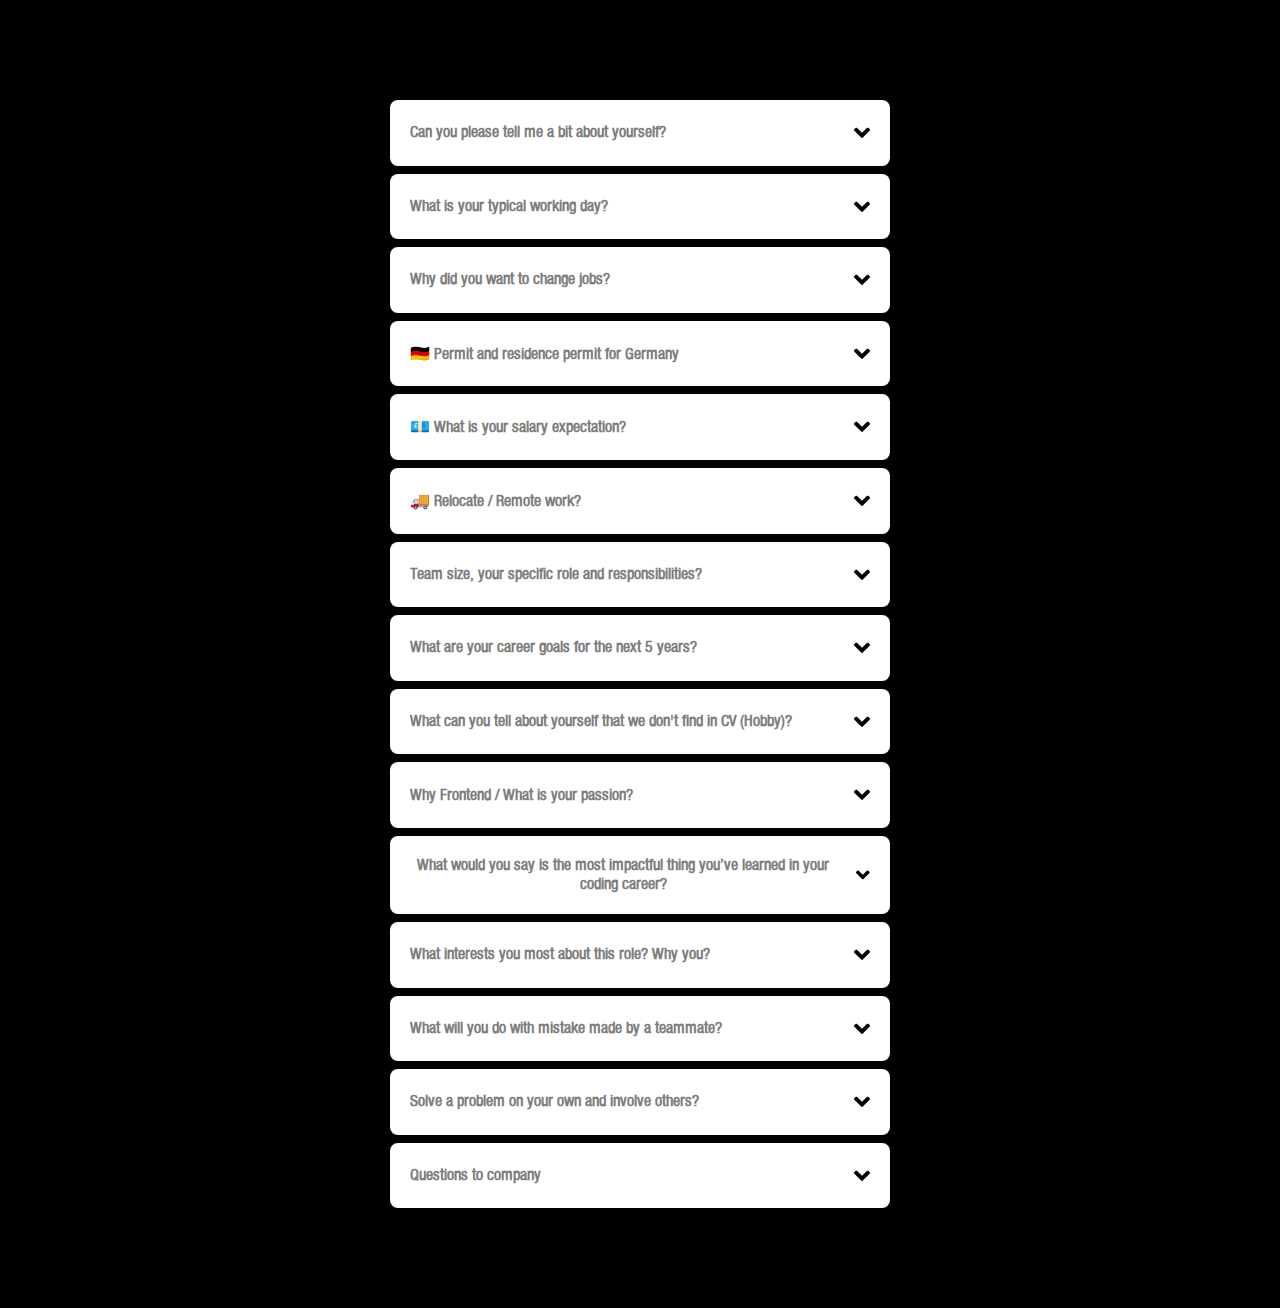
==== iv/iv.html @ daef1a62 "added iv test" ====
<!DOCTYPE html>
<html lang="en">
<head>
    <meta charset="UTF-8">
    <meta http-equiv="X-UA-Compatible" content="IE=edge">
    <meta name="viewport" content="width=device-width, initial-scale=1.0">
    <title>CV_PasichnykDV</title>
    <link rel="preconnect" href="https://fonts.gstatic.com">
    <link href="https://fonts.googleapis.com/css2?family=Montserrat:wght@400;700&display=swap" rel="stylesheet">
	<link rel="stylesheet" href="../css/style.css">
</head>
<body class="bg-black">
    <main class="iv">
        <div class="containerIV">
            <!-- Can you please tell me a bit about yourself? -->
            <div class="accordion">
              <button class="accordion-header">
                <span>
                    Can you please tell me a bit about yourself?
                </span>
                <svg class="arrow" viewBox="0 0 320 512" width="16" title="angle-down">
                  <path d="M143 352.3L7 216.3c-9.4-9.4-9.4-24.6 0-33.9l22.6-22.6c9.4-9.4 24.6-9.4 33.9 0l96.4 96.4 96.4-96.4c9.4-9.4 24.6-9.4 33.9 0l22.6 22.6c9.4 9.4 9.4 24.6 0 33.9l-136 136c-9.2 9.4-24.4 9.4-33.8 0z" />
                </svg>
              </button>
              <div class="accordion-body">
                <p>
                    As you know from my CV. I'm a front-end engineer with more than 4 years of experience. And now I'm located in Germany. 
                </p>
                <p>
                    I started my FE career from <strong>CrispWP</strong> company <=  they specialised in WP (content management system (CMS)) projects and => 
                    we created unique sites and projects, as part of the development team I often had to communicate with the client and 
                    designers to quickly discuss new features.
                </p>
                <p>
                    My next company was <strong>Mabbli</strong>, it was similar to CrispWP, but sometimes we came across projects using react (I met React in this company)
                    Throughout the time I improved my knowledge and then I realised that I want to learn more about React - I began to study react, 
                    typescript and so on, now I work on a project using all these skills and continue to learn something new.
                </p>
                <p>
                    <strong>after moving to Germany</strong>  I got a job in <strong>Bleech</strong> company almost from the first month when I came in G. 
                    Like my previous company they specialised in WP projects, as part of the development team I also communicate with 
                    the client and designers to quickly discuss new features. <br/>
                    But after NY company has some problems, day by day there were fewer customers, 
                    the entire team was transferred to support, after a while the company fired 10 out of 30 employees. 
                    But for me it was a very good start to improving my skills as a React developer, and then I found a project at the university.
                </p>
                <p>
                    most of the time I worked for outsourcing companies and had many projects with unique tasks ranging from implementing 
                    exciting animations to creating logically functionalities
                </p>
                <p>
                    Now I'm working in <strong>Dresden University</strong> As a frontend developer. We provide a collection of simple tools for groundwater flow 
                    simulation. <span style="color: brown;"> Last week I worked with Unit-Test for our components and in this sprint I need to implement a 3D chart for some tools.</span>
                </p>
              </div>
            </div>
            <!-- What is your typical working day?  -->
            <div class="accordion">
              <button class="accordion-header">
                <span>
                  What is your typical working day? 
                </span>
                <svg  class="arrow" viewBox="0 0 320 512" width="16" title="angle-down">
                  <path d="M143 352.3L7 216.3c-9.4-9.4-9.4-24.6 0-33.9l22.6-22.6c9.4-9.4 24.6-9.4 33.9 0l96.4 96.4 96.4-96.4c9.4-9.4 24.6-9.4 33.9 0l22.6 22.6c9.4 9.4 9.4 24.6 0 33.9l-136 136c-9.2 9.4-24.4 9.4-33.8 0z" />
                </svg>
              </button>
              <div class="accordion-body">
                <p>
                    My typical working day starts by checking my tasks. Then, my team and I have a quick 
                    15-minute meeting where we discuss what everyone is doing, plans for the day, and 
                    any issues. After that, I focus on my main tasks. Sometimes, I have extra meetings 
                    for projects or calls with clients and designers to talk about specific tasks.                 
                </p>
              </div>
            </div>
            <!-- Why did you want to change jobs? -->
            <div class="accordion">
                <button class="accordion-header">
                  <span>
                    Why did you want to change jobs?
                  </span>
                  <svg  class="arrow" viewBox="0 0 320 512" width="16" title="angle-down">
                    <path d="M143 352.3L7 216.3c-9.4-9.4-9.4-24.6 0-33.9l22.6-22.6c9.4-9.4 24.6-9.4 33.9 0l96.4 96.4 96.4-96.4c9.4-9.4 24.6-9.4 33.9 0l22.6 22.6c9.4 9.4 9.4 24.6 0 33.9l-136 136c-9.2 9.4-24.4 9.4-33.8 0z" />
                  </svg>
                </button>
                <div class="accordion-body">
                  <p>
                
                    First of all - the current project at the University is not permanent and I don’t know how long it will be going,
                    at the moment I know that the project is until the end of summer this year.   
                  </p>
                  <p>I'm not just looking for a job; I'm here to stay and grow with [Company Name].</p>
                  <p>I'm ready to take the next step in my career.</p>
                </div>
            </div>
            <!-- permit and residence permit for Germany -->
            <div class="accordion">
            <button class="accordion-header">
                <span>
                    🇩🇪 Permit and residence permit for Germany
                </span>
                <svg  class="arrow" viewBox="0 0 320 512" width="16" title="angle-down">
                <path d="M143 352.3L7 216.3c-9.4-9.4-9.4-24.6 0-33.9l22.6-22.6c9.4-9.4 24.6-9.4 33.9 0l96.4 96.4 96.4-96.4c9.4-9.4 24.6-9.4 33.9 0l22.6 22.6c9.4 9.4 9.4 24.6 0 33.9l-136 136c-9.2 9.4-24.4 9.4-33.8 0z" />
                </svg>
            </button>
            <div class="accordion-body">
                <p>
                    Now I have 24 Grant of residence for temporary protection, and this gave me the right to work in Germany
                     - but we are preparing all the documents for the blue card, My wife has everything necessary for this,
                      she has been working for more than a year in a German IT company. So we decided to change the card.
                </p>
            </div>
            </div>
            <!-- What is your salary expectation? -->
            <div class="accordion">
                <button class="accordion-header">
                    <span>
                        💶 What is your salary expectation?
                    </span>
                    <svg  class="arrow" viewBox="0 0 320 512" width="16" title="angle-down">
                    <path d="M143 352.3L7 216.3c-9.4-9.4-9.4-24.6 0-33.9l22.6-22.6c9.4-9.4 24.6-9.4 33.9 0l96.4 96.4 96.4-96.4c9.4-9.4 24.6-9.4 33.9 0l22.6 22.6c9.4 9.4 9.4 24.6 0 33.9l-136 136c-9.2 9.4-24.4 9.4-33.8 0z" />
                    </svg>
                </button>
            
                <div class="accordion-body">
                    <p>
                        Based on my background and the responsibilities outlined in the job description, 
                        I would be comfortable with a salary starting from €46,000 per year.
                    </p>
                    <p>
                        I am open to discussing this further during the interview process.
                    </p>
                </div>
            </div>
            <!-- Relocate / Remote work? -->
            <div class="accordion">
                <button class="accordion-header">
                    <span>
                        🚚 Relocate / Remote work? 
                    </span>
                    <svg  class="arrow" viewBox="0 0 320 512" width="16" title="angle-down">
                    <path d="M143 352.3L7 216.3c-9.4-9.4-9.4-24.6 0-33.9l22.6-22.6c9.4-9.4 24.6-9.4 33.9 0l96.4 96.4 96.4-96.4c9.4-9.4 24.6-9.4 33.9 0l22.6 22.6c9.4 9.4 9.4 24.6 0 33.9l-136 136c-9.2 9.4-24.4 9.4-33.8 0z" />
                    </svg>
                </button>
                <div class="accordion-body">
                    <span style="color: brown;">Relocate</span>
                    <p>
                        As for moving, this is not a problem, but we must understand that it can
                        cause (trigger) some discomfort. First, I live with my family, my 
                        daughter goes to a local school. It may take some time - finding an apartment, 
                        a new school, etc. So we can come back to this later at least after a trial
                        period, when we are confident in each other and in our long-term partnership
                    </p>
                    <span style="color: brown;">The main thing in Remote work</span>
                    <p>
                        The main thing in remote work is effective communication. When team members are not 
                        physically present in the same location the main thing is clear and transparent 
                        communication. This includes regular updates on progress, sharing information about 
                        tasks, and ensuring everyone is on the same page regarding goals and expectations.
                    </p>
                    <span style="color: brown;">Tell us about your experience working remotely</span>
                    <p>
                        COVID teaches us to work remotely - I have been working remotely for 2 years now and it is absolutely fine for me. 
                        I have experience working remotely and collaborating with teams spread across different locations. I'm comfortable 
                        using tools like EasyRedmine, Trello, Confluence, Asana, GitHub, GitLab, and CI/CD for effective communication and 
                        coordination.
                    </p>
                </div>
            </div>
            <!-- Team size, your specific role and responsibilities? -->
            <div class="accordion">
                <button class="accordion-header">
                    <span>
                        Team size, your specific role and responsibilities? 
                    </span>
                    <svg  class="arrow" viewBox="0 0 320 512" width="16" title="angle-down">
                    <path d="M143 352.3L7 216.3c-9.4-9.4-9.4-24.6 0-33.9l22.6-22.6c9.4-9.4 24.6-9.4 33.9 0l96.4 96.4 96.4-96.4c9.4-9.4 24.6-9.4 33.9 0l22.6 22.6c9.4 9.4 9.4 24.6 0 33.9l-136 136c-9.2 9.4-24.4 9.4-33.8 0z" />
                    </svg>
                </button>
                <div class="accordion-body">
                    <p>
                        Typically ranging of my team from 2 to 10 members, including project managers, QA teams, 
                        backend, and frontend developers. As a frontend developer, my responsibilities span the 
                        entire project lifecycle, from design to testing and final deployment. Also as a part 
                        of the development team, I often had to communicate with the client and designers to 
                        quickly discuss new features.
                    </p>
                    <p>
                        Sometimes played a main role as the sole front-end developer, tackling everything 
                        from complex navigation components to smaller UI elements like buttons. These experiences, 
                        along with my current role as a solo frontend developer at Dresden University, collaborate 
                        with a backend developer.             
                    </p>
                </div>
            </div>
            <!-- What are your career goals for the next five years? -->
            <div class="accordion">
                <button class="accordion-header">
                    <span>
                    What are your career goals for the next 5 years? 
                    </span>
                    <svg  class="arrow" viewBox="0 0 320 512" width="16" title="angle-down">
                    <path d="M143 352.3L7 216.3c-9.4-9.4-9.4-24.6 0-33.9l22.6-22.6c9.4-9.4 24.6-9.4 33.9 0l96.4 96.4 96.4-96.4c9.4-9.4 24.6-9.4 33.9 0l22.6 22.6c9.4 9.4 9.4 24.6 0 33.9l-136 136c-9.2 9.4-24.4 9.4-33.8 0z" />
                    </svg>
                </button>
                <div class="accordion-body">
                    <p>
                        Over the next five years, I'm focused on professional growth through continuous learning. 
                        Maybe I can try myself as a full-stack developer. And as I progress, I aspire to take on leadership roles,
                        mentoring colleagues.              
                    </p>
                </div>
            </div>
            <!-- what can you tell about yourself that we don't find in CV (Hobby)? -->
            <div class="accordion">
            <button class="accordion-header">
                <span>
                What can you tell about yourself that we don't find in CV (Hobby)?
                </span>
                <svg  class="arrow" viewBox="0 0 320 512" width="16" title="angle-down">
                <path d="M143 352.3L7 216.3c-9.4-9.4-9.4-24.6 0-33.9l22.6-22.6c9.4-9.4 24.6-9.4 33.9 0l96.4 96.4 96.4-96.4c9.4-9.4 24.6-9.4 33.9 0l22.6 22.6c9.4 9.4 9.4 24.6 0 33.9l-136 136c-9.2 9.4-24.4 9.4-33.8 0z" />
                </svg>
            </button>
            <div class="accordion-body">
                <p>
                    Well, while my CV showcases my professional way and skills, it might not show my passion for 
                    working on personal projects, like creating fun apps for my child. Also, I love traveling. 
                    Playing board games, sometimes playing on PS. Also I love Snowboarding. I haven't been 
                    snowboarding lately, but I hope to fix that this year.               
                </p>
            </div>
            </div>
            <!-- Why Frontend / What is your passion? -->
            <div class="accordion">
            <button class="accordion-header">
                <span>
                    Why Frontend / What is your passion?                
                </span>
                <svg  class="arrow" viewBox="0 0 320 512" width="16" title="angle-down">
                <path d="M143 352.3L7 216.3c-9.4-9.4-9.4-24.6 0-33.9l22.6-22.6c9.4-9.4 24.6-9.4 33.9 0l96.4 96.4 96.4-96.4c9.4-9.4 24.6-9.4 33.9 0l22.6 22.6c9.4 9.4 9.4 24.6 0 33.9l-136 136c-9.2 9.4-24.4 9.4-33.8 0z" />
                </svg>
            </button>
            <div class="accordion-body">
                <p>
                    I love creating things and watching them grow. This principle aims to show what we have done quickly and often.
                     This is important to me because the interface where the visual effects and animations happen is magic. 
                     But now I have started a detailed study of Node.js and databases, and I believe that there is also its own magic.                
                </p>
            </div>
            </div>
            <!-- What would you say is the most impactful thing you’ve learned in your coding career? -->
            <div class="accordion">
            <button class="accordion-header">
                <span>
                    What would you say is the most impactful thing you’ve learned in your coding career?
                </span>
                <svg  class="arrow" viewBox="0 0 320 512" width="16" title="angle-down">
                <path d="M143 352.3L7 216.3c-9.4-9.4-9.4-24.6 0-33.9l22.6-22.6c9.4-9.4 24.6-9.4 33.9 0l96.4 96.4 96.4-96.4c9.4-9.4 24.6-9.4 33.9 0l22.6 22.6c9.4 9.4 9.4 24.6 0 33.9l-136 136c-9.2 9.4-24.4 9.4-33.8 0z" />
                </svg>
            </button>
            <div class="accordion-body">
                <p>
                    As a developer working in outsourced companies with a large number of projects, 
                    I learned to quickly switch between projects and tasks. So I think it is - 
                    adaptability. Adaptability is the most impactful lesson in my coding career. 
                    It enables me to quickly learn new technologies working with a huge amount of tasks.              
                </p>
            </div>
            </div>
            <!-- What interests you most about this role?   Why you? -->
            <div class="accordion">
            <button class="accordion-header">
                <span>
                What interests you most about this role? Why you?
                </span>
                <svg  class="arrow" viewBox="0 0 320 512" width="16" title="angle-down">
                <path d="M143 352.3L7 216.3c-9.4-9.4-9.4-24.6 0-33.9l22.6-22.6c9.4-9.4 24.6-9.4 33.9 0l96.4 96.4 96.4-96.4c9.4-9.4 24.6-9.4 33.9 0l22.6 22.6c9.4 9.4 9.4 24.6 0 33.9l-136 136c-9.2 9.4-24.4 9.4-33.8 0z" />
                </svg>
            </button>
            <div class="accordion-body">
                <p>
                    This role intrigues me because it offers the chance to work in a dynamic team, 
                    improve existing web apps, also half the world uses e-commerce - I think it's a good idea to worck with e-commerce,
                    also the Shopify platform is perfect for my experience.                
                </p>
                <span style="color: brown;">Why you?</span>
                <p>
                    I believe I'm a strong fit for this role as a Front-End Developer because of my experience in web development.  
                    Over the years, I've honed my skills <s> in React, Redux, and JavaScript etc ...</s>, allowing me to create dynamic and user-friendly interfaces.
                </p>
            </div>
            </div>
            <!--  What will you do with mistake made by a teammate?-->
            <div class="accordion">
            <button class="accordion-header">
                <span>
                What will you do with mistake made by a teammate?
                </span>
                <svg  class="arrow" viewBox="0 0 320 512" width="16" title="angle-down">
                <path d="M143 352.3L7 216.3c-9.4-9.4-9.4-24.6 0-33.9l22.6-22.6c9.4-9.4 24.6-9.4 33.9 0l96.4 96.4 96.4-96.4c9.4-9.4 24.6-9.4 33.9 0l22.6 22.6c9.4 9.4 9.4 24.6 0 33.9l-136 136c-9.2 9.4-24.4 9.4-33.8 0z" />
                </svg>
            </button>
            <div class="accordion-body">
                <p>
                    If I find an issue in a teammate's code during a pull request review, my primary approach is 
                    to initiate a discussion directly with them. I believe open communication is key to resolving
                     such situations effectively. Collaborative resolution, where both parties understand and 
                     learn from the mistake, is key to maintaining a positive and productive team dynamic.                 
                </p>
            </div>
            </div>
            <!-- Solve a problem on your own and involve others? -->
            <div class="accordion">
                <button class="accordion-header">
                    <span>
                    Solve a problem on your own and involve others?
                    </span>
                    <svg  class="arrow" viewBox="0 0 320 512" width="16" title="angle-down">
                    <path d="M143 352.3L7 216.3c-9.4-9.4-9.4-24.6 0-33.9l22.6-22.6c9.4-9.4 24.6-9.4 33.9 0l96.4 96.4 96.4-96.4c9.4-9.4 24.6-9.4 33.9 0l22.6 22.6c9.4 9.4 9.4 24.6 0 33.9l-136 136c-9.2 9.4-24.4 9.4-33.8 0z" />
                    </svg>
                </button>
                <div class="accordion-body">
                    <p>
                        I'm solving a problem by myself if it is my responsibility and 
                        I see that it does not need extra time. However, for complex challenges, I involve my team. 
                        I prioritize team collaboration when issues impact timelines or quality. 
                        (Я віддаю пріоритет командній співпраці, коли проблеми впливають на терміни чи якість.)                  
                    </p>
                </div>
            </div>
            <!-- Questions to company -->
            <div class="accordion">
                <button class="accordion-header">
                    <span>
                         Questions to company
                    </span>
                    <svg  class="arrow" viewBox="0 0 320 512" width="16" title="angle-down">
                    <path d="M143 352.3L7 216.3c-9.4-9.4-9.4-24.6 0-33.9l22.6-22.6c9.4-9.4 24.6-9.4 33.9 0l96.4 96.4 96.4-96.4c9.4-9.4 24.6-9.4 33.9 0l22.6 22.6c9.4 9.4 9.4 24.6 0 33.9l-136 136c-9.2 9.4-24.4 9.4-33.8 0z" />
                    </svg>
                </button>
                
                <div class="accordion-body">
                </div>
            </div>
        </div>
    </main>
    <script src="../script.js"></script>
</body>
</html>
---- css/style.css ----
/*! normalize.css v3.0.3 | MIT License | github.com/necolas/normalize.css */
html {
  font-family: sans-serif;
  -ms-text-size-adjust: 100%;
  -webkit-text-size-adjust: 100%;
}

address {
  font-style: normal;
}

body {
  margin: 0;
}

article,
aside,
details,
figcaption,
figure,
footer,
header,
hgroup,
main,
menu,
nav,
section,
summary {
  display: block;
}

audio,
canvas,
progress,
video {
  display: inline-block;
  vertical-align: baseline;
}

audio:not([controls]) {
  display: none;
  height: 0;
}

[hidden],
template {
  display: none;
}

a {
  background-color: transparent;
}

a:active,
a:hover,
a:focus,
a:visited {
  outline: none !important;
}

abbr[title] {
  border-bottom: 1px dotted;
}

b,
strong {
  font-weight: bold;
}

dfn {
  font-style: italic;
}

h1 {
  font-size: 2em;
  margin: 0.67em 0;
}

mark {
  background: #ff0;
  color: #000;
}

small {
  font-size: 80%;
}

sub,
sup {
  font-size: 75%;
  line-height: 0;
  position: relative;
  vertical-align: baseline;
}

sup {
  top: -0.5em;
}

sub {
  bottom: -0.25em;
}

img {
  border: 0;
}

svg:not(:root) {
  overflow: hidden;
}

figure {
  margin: 1em 40px;
}

hr {
  box-sizing: content-box;
  height: 0;
}

pre {
  overflow: auto;
}

code,
kbd,
pre,
samp {
  font-family: monospace, monospace;
  font-size: 1em;
}

button,
input,
optgroup,
select,
textarea {
  color: inherit;
  font: inherit;
  margin: 0;
}

button {
  overflow: visible;
}

button,
select {
  text-transform: none;
}

button,
html input[type=button],
input[type=reset],
input[type=submit] {
  -webkit-appearance: button;
  cursor: pointer;
}

button[disabled],
html input[disabled] {
  cursor: default;
}

button::-moz-focus-inner,
input::-moz-focus-inner {
  border: 0;
  padding: 0;
}

input {
  line-height: normal;
}

input[type=checkbox],
input[type=radio] {
  box-sizing: border-box;
  padding: 0;
}

input[type=number]::-webkit-inner-spin-button,
input[type=number]::-webkit-outer-spin-button {
  height: auto;
}

input[type=search] {
  -webkit-appearance: textfield;
  box-sizing: content-box;
}

input[type=search]::-webkit-search-cancel-button,
input[type=search]::-webkit-search-decoration {
  -webkit-appearance: none;
}

fieldset {
  border: 1px solid #c0c0c0;
  margin: 0 2px;
  padding: 0.35em 0.625em 0.75em;
}

legend {
  border: 0;
  padding: 0;
}

textarea {
  overflow: auto;
}

optgroup {
  font-weight: bold;
}

table {
  border-collapse: collapse;
  border-spacing: 0;
}

td,
th {
  padding: 0;
}

@font-face {
  font-family: "HelveticaNeue-Light";
  src: url("../fonts/HelveticaNeue-Light/HelveticaNeue-Light.eot");
  src: url("../fonts/HelveticaNeue-Light/HelveticaNeue-Light.eot?#iefix") format("embedded-opentype"), url("../fonts/HelveticaNeue-Light/HelveticaNeue-Light.woff") format("woff"), url("../fonts/HelveticaNeue-Light/HelveticaNeue-Light.ttf") format("truetype");
  font-style: normal;
}
@font-face {
  font-family: "HelveticaNeue-Bold";
  src: url("../fonts/HelveticaNeue-Bold/HelveticaNeue-Bold.eot");
  src: url("../fonts/HelveticaNeue-Bold/HelveticaNeue-Bold.eot?#iefix") format("embedded-opentype"), url("../fonts/HelveticaNeue-Bold/HelveticaNeue-Bold.woff") format("woff"), url("../fonts/HelveticaNeue-Bold/HelveticaNeue-Bold.ttf") format("truetype");
  font-style: normal;
}
@font-face {
  font-family: "HelveticaNeue-CondensedRegular";
  src: url("../fonts/HelveticaNeue-CondensedRegular/HelveticaNeue-CondensedRegular.eot");
  src: url("../fonts/HelveticaNeue-CondensedRegular/HelveticaNeue-CondensedRegular.eot?#iefix") format("embedded-opentype"), url("../fonts/HelveticaNeue-CondensedRegular/HelveticaNeue-CondensedRegular.woff") format("woff"), url("../fonts/HelveticaNeue-CondensedRegular/HelveticaNeue-CondensedRegular.ttf") format("truetype");
  font-style: normal;
}
body {
  display: flex;
  justify-content: space-between;
  flex-direction: column;
  height: 100vh;
  font-family: "HelveticaNeue-CondensedRegular", sans-serif;
  color: #7e7e7e;
}

* {
  transition: 300ms;
  box-sizing: border-box;
}

a {
  color: #7e7e7e;
  text-decoration: none;
}
a:hover {
  color: #00bffc;
}

img {
  width: 110%;
  height: 100%;
  -o-object-fit: cover;
     object-fit: cover;
  display: block;
  margin: 0;
  padding: 0;
}
@media (min-width: 768px) {
  img {
    width: 100%;
  }
}

.container {
  max-width: 1670px;
  padding: 0 10px;
  margin: auto;
}
@media (min-width: 768px) {
  .container {
    padding: 0 15px;
  }
}

.iv {
  background: #000;
  display: flex;
  align-items: center;
  justify-content: center;
  padding: 100px 20px;
}

.containerIV {
  display: flex;
  flex-direction: column;
  gap: 8px;
  max-width: 500px;
}

.header {
  display: flex;
  align-items: center;
  justify-content: space-between;
  padding: 20px 0;
}
@media (max-width: 768px) {
  .header .logo {
    max-width: 100px;
  }
}

.lang-switcher a {
  font-family: "HelveticaNeue-Light", sans-serif;
  font-size: 13px;
  line-height: 22px;
  text-transform: uppercase;
}
.lang-switcher a.active {
  pointer-events: none;
  font-family: "HelveticaNeue-Bold", sans-serif;
}
.lang-switcher a + a {
  padding-left: 13px;
  margin-left: 13px;
  border-left: 1px solid #00bffc;
}

.link-wrapper {
  color: #fff;
}
@media (min-width: 1024px) {
  .link-wrapper {
    display: flex;
    justify-content: space-between;
  }
}
.link-wrapper .link {
  font-family: "HelveticaNeue-Light", sans-serif;
  border-radius: 13px;
  position: relative;
  display: block;
  color: inherit;
  overflow: hidden;
  max-height: 40vh;
}
@media (min-width: 1024px) {
  .link-wrapper .link {
    max-width: 812px;
    max-height: unset;
  }
}
.link-wrapper .link .link-box {
  margin: 25px 20px;
  position: absolute;
  bottom: 0;
  overflow: hidden;
  z-index: 4;
}
@media (min-width: 1024px) {
  .link-wrapper .link .link-box {
    padding-left: 13px;
    border-left: 2px solid #27ff00;
  }
}
.link-wrapper .link .link-box.color-ref {
  border-color: #00bffc;
}
.link-wrapper .link .link-box--title {
  font-size: 20px;
  line-height: 36px;
  margin-top: 0;
  margin-bottom: 11px;
  color: #27ff00;
}
@media (min-width: 1024px) {
  .link-wrapper .link .link-box--title {
    font-size: 32px;
    line-height: 36px;
    margin-bottom: 23px;
    color: #fff;
  }
}
.link-wrapper .link .color-ref .link-box--title {
  color: #00bffc;
}
@media (min-width: 1024px) {
  .link-wrapper .link .color-ref .link-box--title {
    color: #fff;
  }
}
.link-wrapper .link .link-box--text {
  margin: 0;
  font-size: 14px;
  line-height: 18px;
  padding-left: 13px;
  border-left: 2px solid #27ff00;
}
@media (min-width: 1024px) {
  .link-wrapper .link .link-box--text {
    max-height: 0;
    font-size: 16px;
    line-height: 22px;
    padding-left: 0;
    border-left: none;
  }
}
.link-wrapper .link:before {
  content: "";
  display: block;
  position: absolute;
  width: 100%;
  height: 50%;
  background: linear-gradient(transparent, 50%, #000);
  left: 0;
  bottom: 0;
  z-index: 2;
}
@media (min-width: 1024px) {
  .link-wrapper .link:hover img {
    transform: scale(1.2);
  }
  .link-wrapper .link:hover .link-box--title {
    color: #27ff00;
  }
  .link-wrapper .link:hover .link-box--text {
    max-height: 200px;
  }
  .link-wrapper .link:hover .color-ref .link-box--title {
    color: #00bffc;
  }
}
.link-wrapper .link:first-child {
  margin-bottom: 10px;
}
@media (min-width: 1024px) {
  .link-wrapper .link:first-child {
    margin-right: 16px;
    margin-bottom: 0;
  }
}

.footer-main {
  justify-content: space-between;
  margin-top: 80px;
  margin-bottom: 80px;
  margin-left: 18px;
  line-height: 22px;
}
@media (min-width: 768px) {
  .footer-main {
    display: flex;
    margin-bottom: 0;
    margin-left: 0;
  }
}
.footer-main span {
  display: block;
}
.footer-main .title {
  font-family: "HelveticaNeue-Bold", sans-serif;
}
.footer-main .footer-box {
  padding-left: 16px;
  padding-bottom: 20px;
  border-left: 1px solid #00bffc;
}
.footer-main .footer-box p {
  margin: 0;
}
@media (min-width: 768px) {
  .footer-main .footer-box--ref {
    display: flex;
  }
}
@media (min-width: 768px) {
  .footer-main .footer-box--ref p:first-child {
    margin-right: 115px;
  }
}

.accordion {
  background-color: #fff;
  border-radius: 8px;
  padding: 12px;
  cursor: pointer;
  box-shadow: 5px 5px 5px rgba(0, 0, 0, 0.1);
}

.accordion p {
  margin-bottom: 10px;
  font-size: 16px;
  line-height: 20px;
}

.accordion-header {
  border: none;
  width: 100%;
  display: flex;
  justify-content: space-between;
  align-items: center;
  background-color: transparent;
  font-size: 16px;
  font-weight: bold;
  cursor: pointer;
  padding: 8px;
}

.accordion-header span {
  max-width: 100%;
  overflow: hidden;
  padding-right: 20px;
}

.accordion-body {
  color: #444;
  font-size: 14px;
  opacity: 0;
  height: 0;
  overflow: hidden;
  transition: opacity 0.3s;
}

.accordion-body.active {
  height: 100%;
  opacity: 1;
  padding: 5px;
}

.arrow {
  transition: transform 0.2s linear;
}

.accordion:has(.active) .arrow {
  transform: rotate(180deg);
}/*# sourceMappingURL=style.css.map */
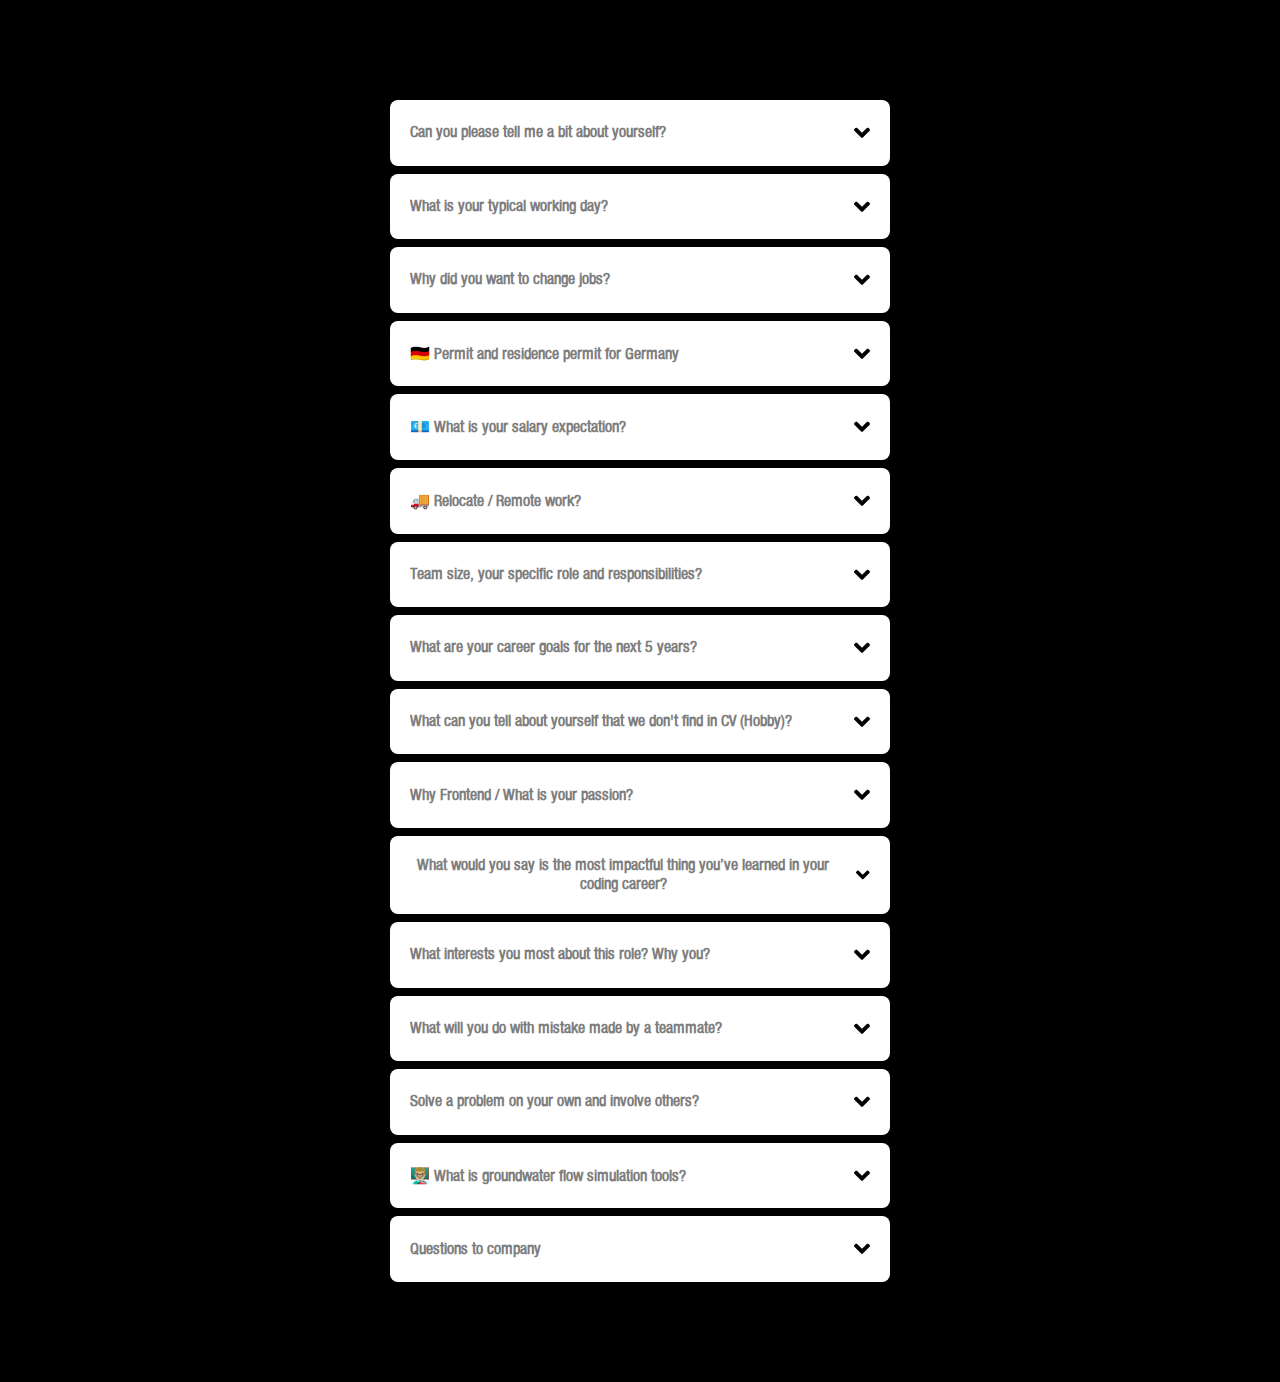
==== commit 2a70d366: "iv update" ====
--- a/iv/iv.html
+++ b/iv/iv.html
@@ -27,30 +27,41 @@
                     As you know from my CV. I'm a front-end engineer with more than 4 years of experience. And now I'm located in Germany. 
                 </p>
                 <p>
-                    I started my FE career from <strong>CrispWP</strong> company <=  they specialised in WP (content management system (CMS)) projects and => 
-                    we created unique sites and projects, as part of the development team I often had to communicate with the client and 
-                    designers to quickly discuss new features.
-                </p>
-                <p>
-                    My next company was <strong>Mabbli</strong>, it was similar to CrispWP, but sometimes we came across projects using react (I met React in this company)
-                    Throughout the time I improved my knowledge and then I realised that I want to learn more about React - I began to study react, 
-                    typescript and so on, now I work on a project using all these skills and continue to learn something new.
-                </p>
-                <p>
-                    <strong>after moving to Germany</strong>  I got a job in <strong>Bleech</strong> company almost from the first month when I came in G. 
-                    Like my previous company they specialised in WP projects, as part of the development team I also communicate with 
-                    the client and designers to quickly discuss new features. <br/>
-                    But after NY company has some problems, day by day there were fewer customers, 
-                    the entire team was transferred to support, after a while the company fired 10 out of 30 employees. 
-                    But for me it was a very good start to improving my skills as a React developer, and then I found a project at the university.
-                </p>
-                <p>
-                    most of the time I worked for outsourcing companies and had many projects with unique tasks ranging from implementing 
+                    I started my front-end career at <strong>CrispWP</strong>, a company focused on WordPress projects. 
+                    It was an outsourcing company, so we had to create many different websites and projects. 
+                    I worked with various designers and clients, each with their specific needs.
+                    <span style="color: brown;">as part of the development team I often had to communicate with the client and 
+                        designers to quickly discuss new features</span>
+                </p>
+                <p>
+                    My next job was at <strong>Mabbli</strong>, it was similar to CrispWP, it is also outsourcing company, with different projects.
+                    But sometimes we came across projects using react (I met React in this company)
+                    <span style="color: brown;">Throughout the time I improved my knowledge and then I realised that I want to learn more about React
+                        - I began to study react, 
+                        typescript and so on, now I work on a project using all these skills and continue to learn something new.</span>
+                    
+                </p>=
+                <p> After relocating to Germany, I joined <strong>Bleech</strong> Company. Similar to my previous workplace, 
+                    they specialized in WordPress projects. As a member of the development team, I often had to communicate 
+                    with clients and designers to discuss and implement new features. 
+                    At Bleech, I successfully delivered numerous projects, where my handling responsibilities ranging
+                    from development, design, testing to production deployment. 
+                    <span style="color: brown;">
+                        After some time, the company began facing challenges with in customers.
+                        The entire team was transferred to support, and eventually, the company had to let go of 10 out
+                        of 30 employees. However, for me, this period became an opportunity to improving my skills
+                        as a React developer, and then I found a project at the university.
+                    </span>
+                </p>
+                <p>
+                    So most of the time I worked for outsourcing companies and had many projects with unique tasks ranging from implementing 
                     exciting animations to creating logically functionalities
                 </p>
                 <p>
                     Now I'm working in <strong>Dresden University</strong> As a frontend developer. We provide a collection of simple tools for groundwater flow 
-                    simulation. <span style="color: brown;"> Last week I worked with Unit-Test for our components and in this sprint I need to implement a 3D chart for some tools.</span>
+                    simulation. 
+                    
+                    <span style="color: brown;"> Last week I worked with Unit-Test for our components and in this sprint I need to implement a 3D chart for some tools.</span>
                 </p>
               </div>
             </div>
@@ -328,6 +339,31 @@
                     </p>
                 </div>
             </div>
+            <!-- What is groundwater flow simulation tools?  -->
+            <div class="accordion">
+                <button class="accordion-header">
+                    <span>
+                        👨🏼‍🏫  What is groundwater flow simulation tools? 
+                    </span>
+                    <svg  class="arrow" viewBox="0 0 320 512" width="16" title="angle-down">
+                    <path d="M143 352.3L7 216.3c-9.4-9.4-9.4-24.6 0-33.9l22.6-22.6c9.4-9.4 24.6-9.4 33.9 0l96.4 96.4 96.4-96.4c9.4-9.4 24.6-9.4 33.9 0l22.6 22.6c9.4 9.4 9.4 24.6 0 33.9l-136 136c-9.2 9.4-24.4 9.4-33.8 0z" />
+                    </svg>
+                </button>
+                <div class="accordion-body">
+                    <p>
+                        The tools I work on at Dresden University help with groundwater flow simulations. They allow users to:
+                        <br/>
+                        <ul>
+                            <li>See Data: Show groundwater data in a way that's easy to understand.</li>
+                            <li>Simulation Control: Users may be able to set up and control simulations, adjusting parameters to model different scenarios related to groundwater flow.</li>
+                            <li>Check Results: Analyze and understand the results of the simulations.</li>
+                            <li>Easy to Use: Make sure the tools are simple and user-friendly</li>
+                        </ul>
+                        <br/>
+                        I think these tools are handy for researchers and professionals working with groundwater studies.
+                    </p>
+                </div>
+            </div>
             <!-- Questions to company -->
             <div class="accordion">
                 <button class="accordion-header">
@@ -340,6 +376,19 @@
                 </button>
                 
                 <div class="accordion-body">
+                    <p>
+                        <ul>
+                            <li>What is your technology stack?</li>
+                            <li>Are there opportunities for career growth?</li>
+                            <li>What professional development opportunities does your company offer?</li>
+                            <li>How many people work in one team?</li>
+                            <li>Are there employees who work remotely? Are there many of them?</li>
+                        </ul>
+                    </p>
+                    <p>
+                        You answered all the questions I wanted to ask, so I don’t have any questions yet. 
+                        If I have questions about the vacancy, can I write to you?
+                    </p>
                 </div>
             </div>
         </div>
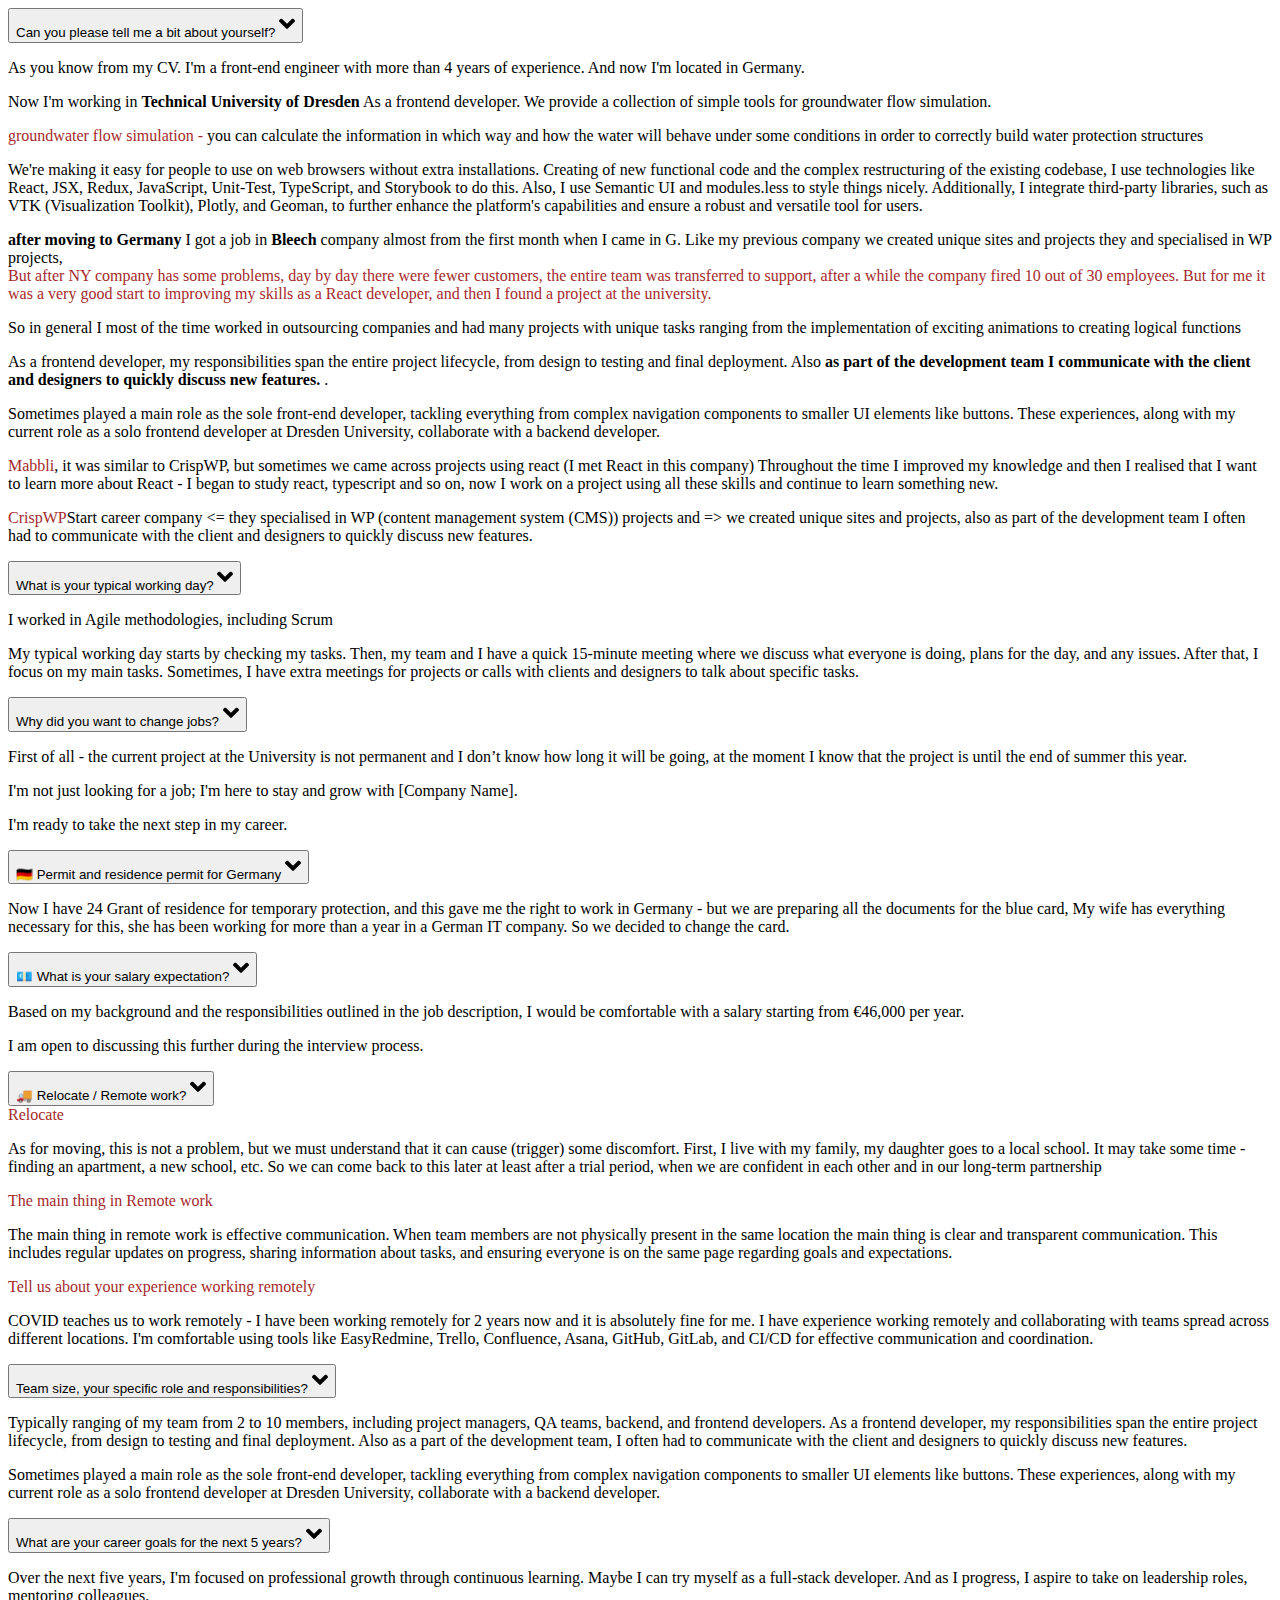
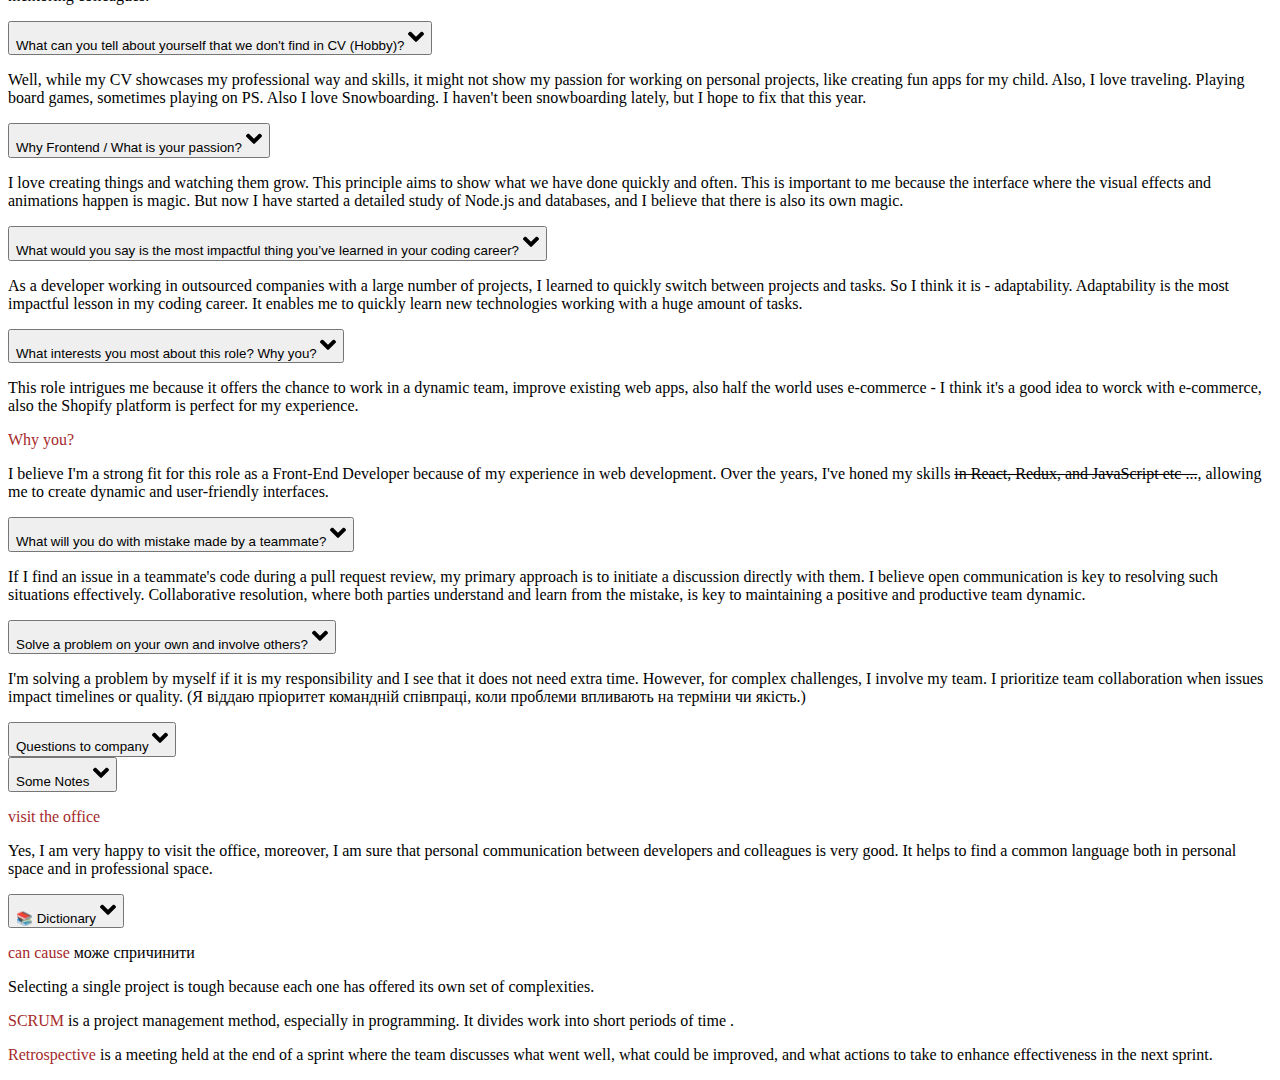
==== commit 56f31ba0: "update" ====
--- a/iv/iv.html
+++ b/iv/iv.html
@@ -7,11 +7,12 @@
     <title>CV_PasichnykDV</title>
     <link rel="preconnect" href="https://fonts.gstatic.com">
     <link href="https://fonts.googleapis.com/css2?family=Montserrat:wght@400;700&display=swap" rel="stylesheet">
-	<link rel="stylesheet" href="../css/style.css">
+    <link rel="stylesheet" href="css/style.css">
+    <link rel="stylesheet" href="css/interview.css">
 </head>
 <body class="bg-black">
-    <main class="iv">
-        <div class="containerIV">
+    <main>
+        <div class="container">
             <!-- Can you please tell me a bit about yourself? -->
             <div class="accordion">
               <button class="accordion-header">
@@ -27,42 +28,55 @@
                     As you know from my CV. I'm a front-end engineer with more than 4 years of experience. And now I'm located in Germany. 
                 </p>
                 <p>
-                    I started my front-end career at <strong>CrispWP</strong>, a company focused on WordPress projects. 
-                    It was an outsourcing company, so we had to create many different websites and projects. 
-                    I worked with various designers and clients, each with their specific needs.
-                    <span style="color: brown;">as part of the development team I often had to communicate with the client and 
-                        designers to quickly discuss new features</span>
-                </p>
-                <p>
-                    My next job was at <strong>Mabbli</strong>, it was similar to CrispWP, it is also outsourcing company, with different projects.
-                    But sometimes we came across projects using react (I met React in this company)
-                    <span style="color: brown;">Throughout the time I improved my knowledge and then I realised that I want to learn more about React
-                        - I began to study react, 
-                        typescript and so on, now I work on a project using all these skills and continue to learn something new.</span>
-                    
-                </p>=
-                <p> After relocating to Germany, I joined <strong>Bleech</strong> Company. Similar to my previous workplace, 
-                    they specialized in WordPress projects. As a member of the development team, I often had to communicate 
-                    with clients and designers to discuss and implement new features. 
-                    At Bleech, I successfully delivered numerous projects, where my handling responsibilities ranging
-                    from development, design, testing to production deployment. 
-                    <span style="color: brown;">
-                        After some time, the company began facing challenges with in customers.
-                        The entire team was transferred to support, and eventually, the company had to let go of 10 out
-                        of 30 employees. However, for me, this period became an opportunity to improving my skills
-                        as a React developer, and then I found a project at the university.
-                    </span>
-                </p>
-                <p>
-                    So most of the time I worked for outsourcing companies and had many projects with unique tasks ranging from implementing 
-                    exciting animations to creating logically functionalities
-                </p>
-                <p>
-                    Now I'm working in <strong>Dresden University</strong> As a frontend developer. We provide a collection of simple tools for groundwater flow 
+                    Now I'm working in <strong>Technical University of Dresden</strong> As a frontend developer. We provide a collection of simple tools for groundwater flow 
                     simulation. 
-                    
-                    <span style="color: brown;"> Last week I worked with Unit-Test for our components and in this sprint I need to implement a 3D chart for some tools.</span>
-                </p>
+
+                    <p><span style="color: brown;">groundwater flow 
+                        simulation - </span> you can calculate the information in which way and how the water 
+                        will behave under some conditions in order to correctly build water protection structures</p>
+
+                    We're making it easy for people to use on web browsers without extra installations.
+                    Creating of new functional code and the complex restructuring of the existing codebase, 
+                    I use technologies like React, JSX, Redux, JavaScript, Unit-Test, TypeScript, and Storybook to do this. 
+                    Also, I use  Semantic UI and modules.less to style things nicely.
+                    Additionally, I integrate third-party libraries, such as VTK (Visualization Toolkit), Plotly, and Geoman, 
+                    to further enhance the platform's capabilities and ensure a robust and versatile tool for users.
+                </p>
+                <p>
+                    <strong>after moving to Germany</strong>  I got a job in <strong>Bleech</strong> company almost from the first month when I came in G. 
+                    Like my previous company we created unique sites and projects they and specialised in WP projects,<br/>
+                    <span style="color: brown;">But after NY company has some problems, day by day there were fewer customers, 
+                        the entire team was transferred to support, after a while the company fired 10 out of 30 employees. 
+                        But for me it was a very good start to improving my skills as a React developer, and then I found a project at the university.
+                    </span>
+                </p>
+                <p>
+                    So in general I most of the time worked in outsourcing companies and had many projects with unique tasks ranging 
+                    from the implementation of exciting animations to creating logical functions
+
+                    <p>As a frontend developer, my responsibilities span the 
+                        entire project lifecycle, from design to testing and final deployment. Also 
+                        <strong>as part of the development team I communicate with 
+                        the client and designers to quickly discuss new features. </strong>.</p>
+                    <p>
+                        Sometimes played a main role as the sole front-end developer, tackling everything 
+                        from complex navigation components to smaller UI elements like buttons. These experiences, 
+                        along with my current role as a solo frontend developer at Dresden University, collaborate 
+                        with a backend developer.             
+                    </p>
+                </p>
+                <p>
+                    <span style="color: brown;">Mabbli</span>, it was similar to CrispWP, but sometimes we came across projects using react (I met React in this company)
+                    Throughout the time I improved my knowledge and then I realised that I want to learn more about React - I began to study react, 
+                    typescript and so on, now I work on a project using all these skills and continue to learn something new.
+                </p>
+                <p>
+                    <span style="color: brown;">CrispWP</span>Start career company <=  they specialised in WP (content management system (CMS)) projects and => 
+                    we created unique sites and projects, also as part of the development team I often had to communicate with the client and 
+                    designers to quickly discuss new features.
+                </p>
+
+
               </div>
             </div>
             <!-- What is your typical working day?  -->
@@ -77,6 +91,7 @@
               </button>
               <div class="accordion-body">
                 <p>
+                    <p>I worked in Agile methodologies, including Scrum</p>
                     My typical working day starts by checking my tasks. Then, my team and I have a quick 
                     15-minute meeting where we discuss what everyone is doing, plans for the day, and 
                     any issues. After that, I focus on my main tasks. Sometimes, I have extra meetings 
@@ -339,31 +354,6 @@
                     </p>
                 </div>
             </div>
-            <!-- What is groundwater flow simulation tools?  -->
-            <div class="accordion">
-                <button class="accordion-header">
-                    <span>
-                        👨🏼‍🏫  What is groundwater flow simulation tools? 
-                    </span>
-                    <svg  class="arrow" viewBox="0 0 320 512" width="16" title="angle-down">
-                    <path d="M143 352.3L7 216.3c-9.4-9.4-9.4-24.6 0-33.9l22.6-22.6c9.4-9.4 24.6-9.4 33.9 0l96.4 96.4 96.4-96.4c9.4-9.4 24.6-9.4 33.9 0l22.6 22.6c9.4 9.4 9.4 24.6 0 33.9l-136 136c-9.2 9.4-24.4 9.4-33.8 0z" />
-                    </svg>
-                </button>
-                <div class="accordion-body">
-                    <p>
-                        The tools I work on at Dresden University help with groundwater flow simulations. They allow users to:
-                        <br/>
-                        <ul>
-                            <li>See Data: Show groundwater data in a way that's easy to understand.</li>
-                            <li>Simulation Control: Users may be able to set up and control simulations, adjusting parameters to model different scenarios related to groundwater flow.</li>
-                            <li>Check Results: Analyze and understand the results of the simulations.</li>
-                            <li>Easy to Use: Make sure the tools are simple and user-friendly</li>
-                        </ul>
-                        <br/>
-                        I think these tools are handy for researchers and professionals working with groundwater studies.
-                    </p>
-                </div>
-            </div>
             <!-- Questions to company -->
             <div class="accordion">
                 <button class="accordion-header">
@@ -376,23 +366,77 @@
                 </button>
                 
                 <div class="accordion-body">
-                    <p>
-                        <ul>
-                            <li>What is your technology stack?</li>
-                            <li>Are there opportunities for career growth?</li>
-                            <li>What professional development opportunities does your company offer?</li>
-                            <li>How many people work in one team?</li>
-                            <li>Are there employees who work remotely? Are there many of them?</li>
-                        </ul>
-                    </p>
-                    <p>
-                        You answered all the questions I wanted to ask, so I don’t have any questions yet. 
-                        If I have questions about the vacancy, can I write to you?
+                    <!-- <p>
+                        <span style="color: brown;">can cause</span>
+                        може спричинити
+                    </p>
+                    <p>
+                        Selecting a single project is tough because each one has offered its own set of complexities.
+                    </p>
+                    <p>
+                        <span style="color: brown;">SCRUM</span>
+                            is a project management method, especially in programming. It divides work into short periods of time .
+                    </p>
+                    <p>
+                        <span style="color: brown;">Retrospective</span>
+                        is a meeting held at the end of a sprint where the team discusses what went well, what could 
+                        be improved, and what actions to take to enhance effectiveness in the next sprint.
+                    </p> -->
+                </div>
+            </div>
+            <!-- Some Notes-->
+            <div class="accordion">
+                <button class="accordion-header">
+                    <span>
+                        Some Notes
+                    </span>
+                    <svg  class="arrow" viewBox="0 0 320 512" width="16" title="angle-down">
+                    <path d="M143 352.3L7 216.3c-9.4-9.4-9.4-24.6 0-33.9l22.6-22.6c9.4-9.4 24.6-9.4 33.9 0l96.4 96.4 96.4-96.4c9.4-9.4 24.6-9.4 33.9 0l22.6 22.6c9.4 9.4 9.4 24.6 0 33.9l-136 136c-9.2 9.4-24.4 9.4-33.8 0z" />
+                    </svg>
+                </button>
+                
+                <div class="accordion-body">
+                    <p>
+                        <span style="color: brown;">visit the office</span>
+                    </p>
+                    <p>
+                        Yes, I am very happy to visit the office, moreover, I am sure that personal communication between developers and colleagues is very good. It helps to find a common language both in personal space and in professional space.
+                    </p>
+                
+                </div>
+            </div>
+            <!-- Dictionary -->
+            <div class="accordion">
+                <button class="accordion-header">
+                    <span>
+                        📚 Dictionary
+                    </span>
+                    <svg  class="arrow" viewBox="0 0 320 512" width="16" title="angle-down">
+                    <path d="M143 352.3L7 216.3c-9.4-9.4-9.4-24.6 0-33.9l22.6-22.6c9.4-9.4 24.6-9.4 33.9 0l96.4 96.4 96.4-96.4c9.4-9.4 24.6-9.4 33.9 0l22.6 22.6c9.4 9.4 9.4 24.6 0 33.9l-136 136c-9.2 9.4-24.4 9.4-33.8 0z" />
+                    </svg>
+                </button>
+                
+                <div class="accordion-body">
+                    <p>
+                        <span style="color: brown;">can cause</span>
+                        може спричинити
+                    </p>
+                    <p>
+                        Selecting a single project is tough because each one has offered its own set of complexities.
+                    </p>
+                    <p>
+                        <span style="color: brown;">SCRUM</span>
+                         is a project management method, especially in programming. It divides work into short periods of time .
+                    </p>
+                    <p>
+                        <span style="color: brown;">Retrospective</span>
+                        is a meeting held at the end of a sprint where the team discusses what went well, what could 
+                        be improved, and what actions to take to enhance effectiveness in the next sprint.
                     </p>
                 </div>
             </div>
         </div>
     </main>
-    <script src="../script.js"></script>
+    <script src="./script.js"></script>
 </body>
 </html>
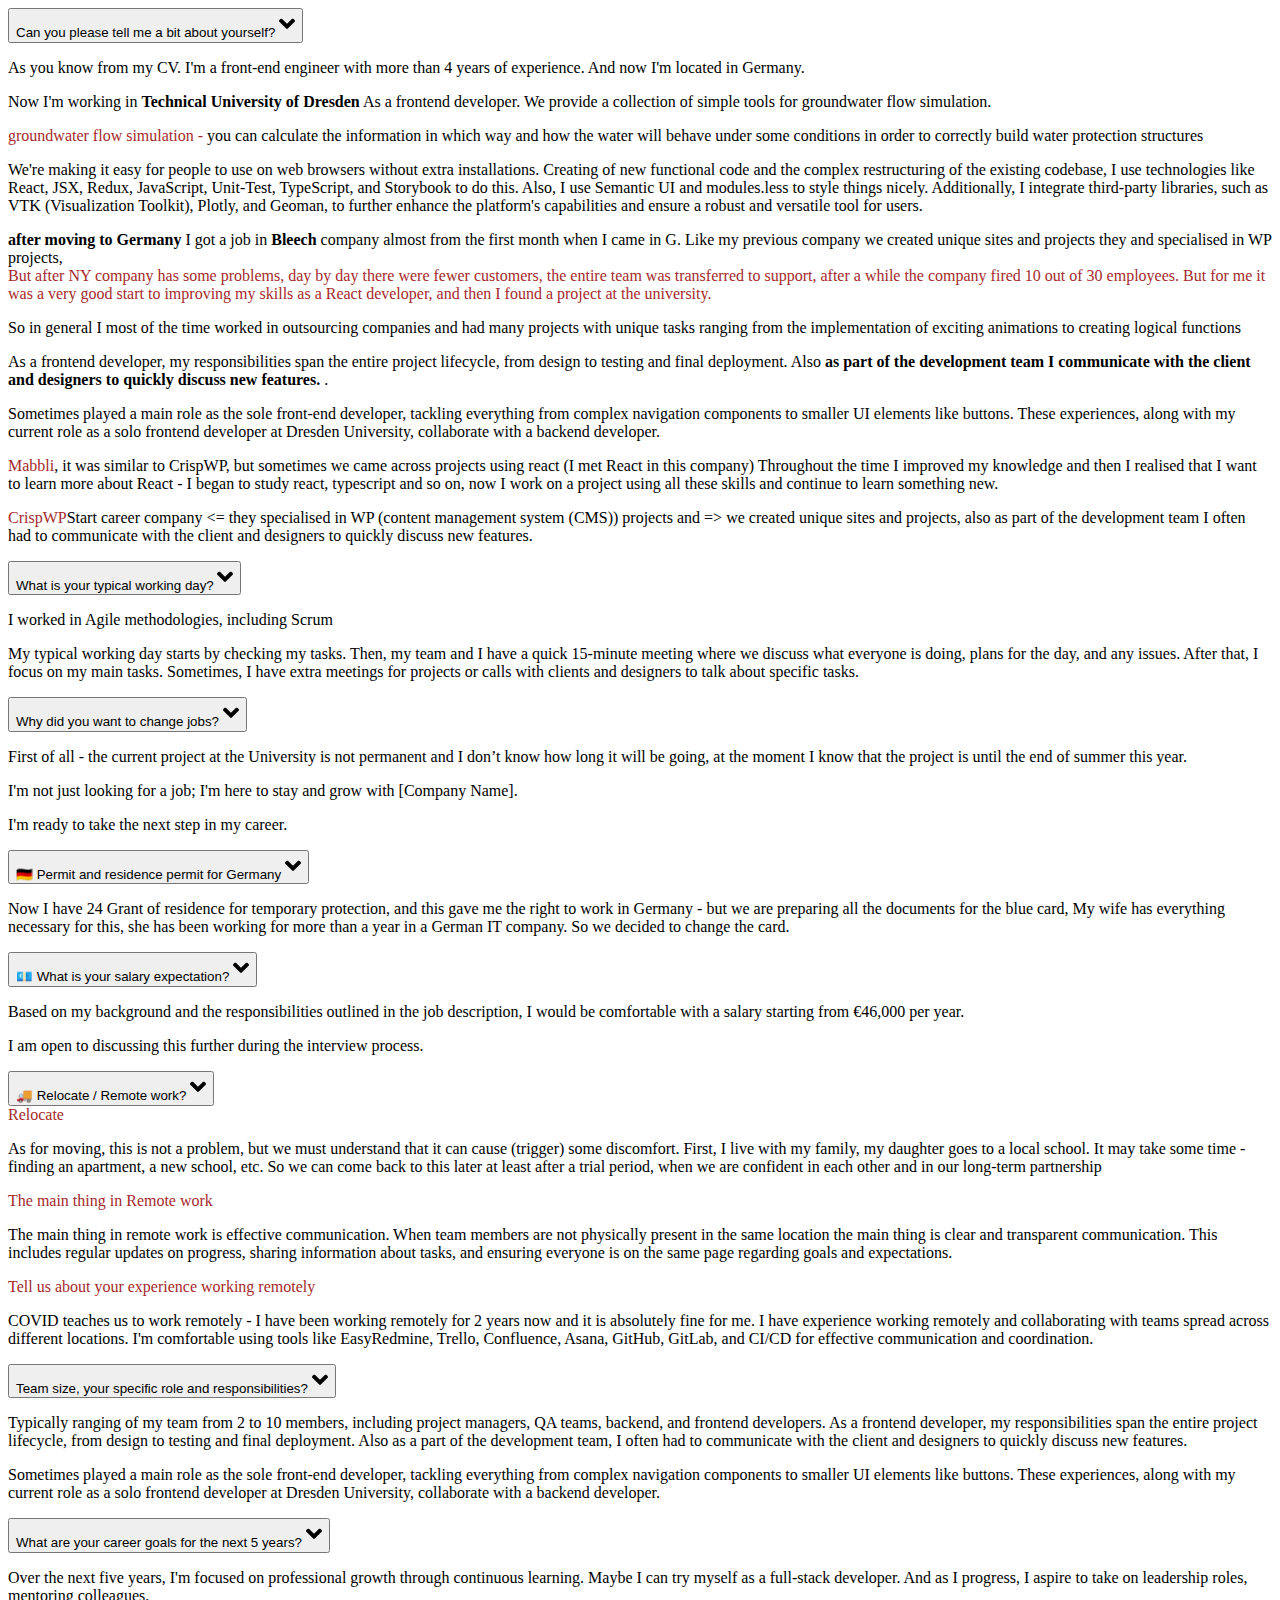
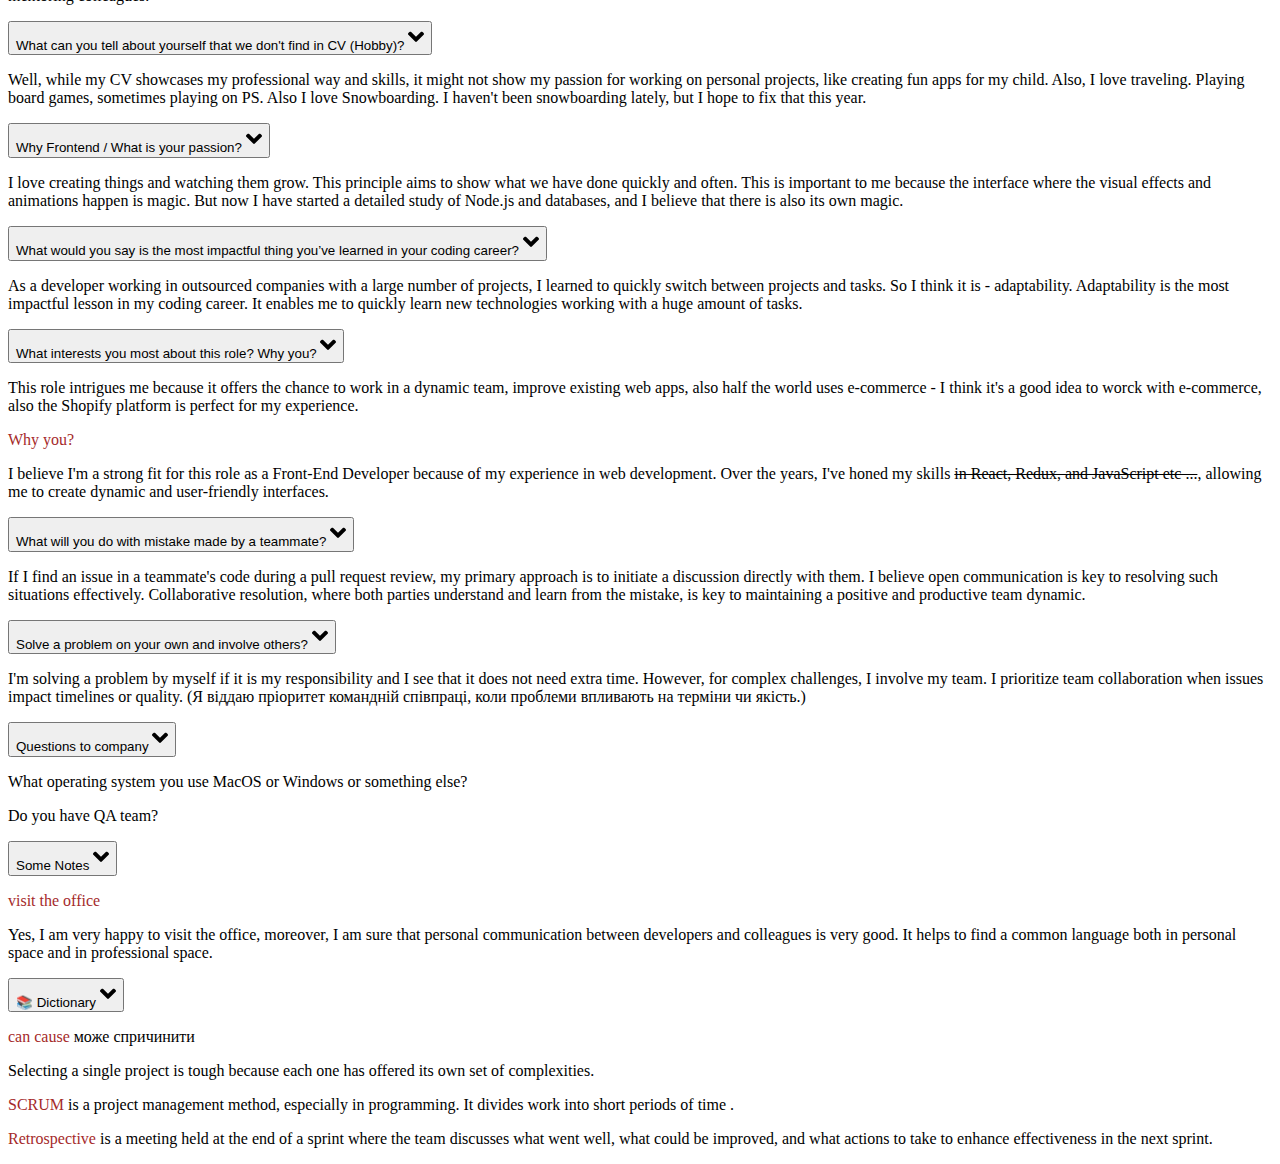
==== commit 844fbd78: "update" ====
--- a/iv/iv.html
+++ b/iv/iv.html
@@ -366,22 +366,12 @@
                 </button>
                 
                 <div class="accordion-body">
-                    <!-- <p>
-                        <span style="color: brown;">can cause</span>
-                        може спричинити
-                    </p>
-                    <p>
-                        Selecting a single project is tough because each one has offered its own set of complexities.
-                    </p>
-                    <p>
-                        <span style="color: brown;">SCRUM</span>
-                            is a project management method, especially in programming. It divides work into short periods of time .
-                    </p>
-                    <p>
-                        <span style="color: brown;">Retrospective</span>
-                        is a meeting held at the end of a sprint where the team discusses what went well, what could 
-                        be improved, and what actions to take to enhance effectiveness in the next sprint.
-                    </p> -->
+                    <p>
+                        What operating system you use MacOS or Windows or something else?
+                    </p>
+                    <p>
+                        Do you have QA team?
+                    </p>
                 </div>
             </div>
             <!-- Some Notes-->
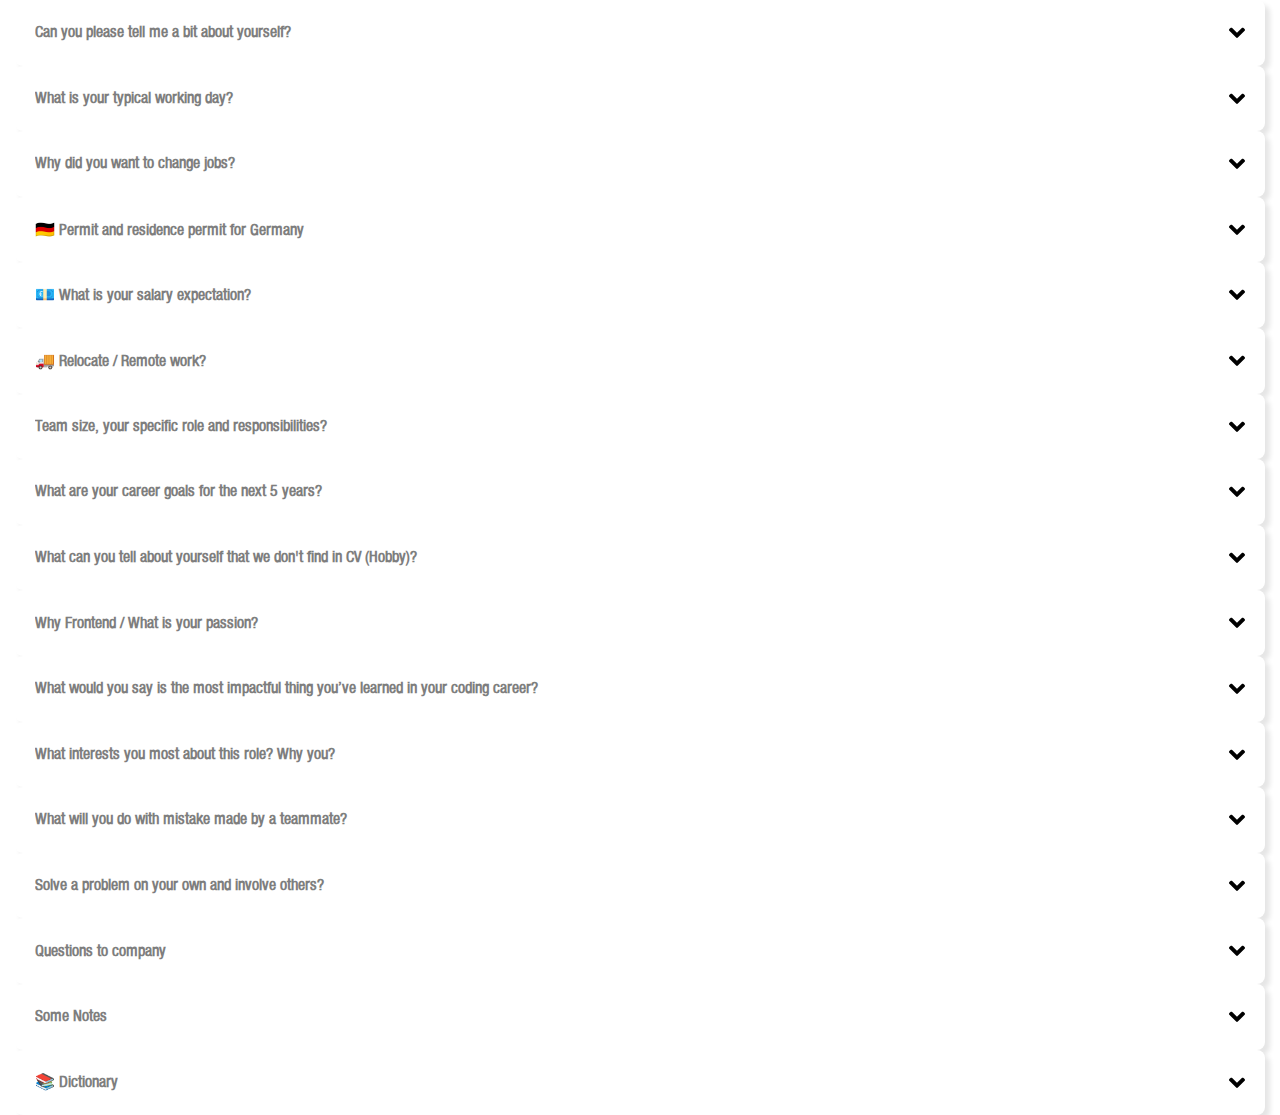
==== commit 02480060: "Task_#2422 (updates)" ====
--- a/iv/iv.html
+++ b/iv/iv.html
@@ -7,8 +7,7 @@
     <title>CV_PasichnykDV</title>
     <link rel="preconnect" href="https://fonts.gstatic.com">
     <link href="https://fonts.googleapis.com/css2?family=Montserrat:wght@400;700&display=swap" rel="stylesheet">
-    <link rel="stylesheet" href="css/style.css">
-    <link rel="stylesheet" href="css/interview.css">
+    <link rel="stylesheet" href="../css/style.css">
 </head>
 <body class="bg-black">
     <main>
@@ -427,6 +426,6 @@
             </div>
         </div>
     </main>
-    <script src="./script.js"></script>
+    <script src="../script.js"></script>
 </body>
 </html>
--- a/css/style.css
+++ b/css/style.css
@@ -0,0 +1,541 @@
+/*! normalize.css v3.0.3 | MIT License | github.com/necolas/normalize.css */
+html {
+  font-family: sans-serif;
+  -ms-text-size-adjust: 100%;
+  -webkit-text-size-adjust: 100%;
+}
+
+address {
+  font-style: normal;
+}
+
+body {
+  margin: 0;
+}
+
+article,
+aside,
+details,
+figcaption,
+figure,
+footer,
+header,
+hgroup,
+main,
+menu,
+nav,
+section,
+summary {
+  display: block;
+}
+
+audio,
+canvas,
+progress,
+video {
+  display: inline-block;
+  vertical-align: baseline;
+}
+
+audio:not([controls]) {
+  display: none;
+  height: 0;
+}
+
+[hidden],
+template {
+  display: none;
+}
+
+a {
+  background-color: transparent;
+}
+
+a:active,
+a:hover,
+a:focus,
+a:visited {
+  outline: none !important;
+}
+
+abbr[title] {
+  border-bottom: 1px dotted;
+}
+
+b,
+strong {
+  font-weight: bold;
+}
+
+dfn {
+  font-style: italic;
+}
+
+h1 {
+  font-size: 2em;
+  margin: 0.67em 0;
+}
+
+mark {
+  background: #ff0;
+  color: #000;
+}
+
+small {
+  font-size: 80%;
+}
+
+sub,
+sup {
+  font-size: 75%;
+  line-height: 0;
+  position: relative;
+  vertical-align: baseline;
+}
+
+sup {
+  top: -0.5em;
+}
+
+sub {
+  bottom: -0.25em;
+}
+
+img {
+  border: 0;
+}
+
+svg:not(:root) {
+  overflow: hidden;
+}
+
+figure {
+  margin: 1em 40px;
+}
+
+hr {
+  box-sizing: content-box;
+  height: 0;
+}
+
+pre {
+  overflow: auto;
+}
+
+code,
+kbd,
+pre,
+samp {
+  font-family: monospace, monospace;
+  font-size: 1em;
+}
+
+button,
+input,
+optgroup,
+select,
+textarea {
+  color: inherit;
+  font: inherit;
+  margin: 0;
+}
+
+button {
+  overflow: visible;
+}
+
+button,
+select {
+  text-transform: none;
+}
+
+button,
+html input[type=button],
+input[type=reset],
+input[type=submit] {
+  -webkit-appearance: button;
+  cursor: pointer;
+}
+
+button[disabled],
+html input[disabled] {
+  cursor: default;
+}
+
+button::-moz-focus-inner,
+input::-moz-focus-inner {
+  border: 0;
+  padding: 0;
+}
+
+input {
+  line-height: normal;
+}
+
+input[type=checkbox],
+input[type=radio] {
+  box-sizing: border-box;
+  padding: 0;
+}
+
+input[type=number]::-webkit-inner-spin-button,
+input[type=number]::-webkit-outer-spin-button {
+  height: auto;
+}
+
+input[type=search] {
+  -webkit-appearance: textfield;
+  box-sizing: content-box;
+}
+
+input[type=search]::-webkit-search-cancel-button,
+input[type=search]::-webkit-search-decoration {
+  -webkit-appearance: none;
+}
+
+fieldset {
+  border: 1px solid #c0c0c0;
+  margin: 0 2px;
+  padding: 0.35em 0.625em 0.75em;
+}
+
+legend {
+  border: 0;
+  padding: 0;
+}
+
+textarea {
+  overflow: auto;
+}
+
+optgroup {
+  font-weight: bold;
+}
+
+table {
+  border-collapse: collapse;
+  border-spacing: 0;
+}
+
+td,
+th {
+  padding: 0;
+}
+
+@font-face {
+  font-family: "HelveticaNeue-Light";
+  src: url("../fonts/HelveticaNeue-Light/HelveticaNeue-Light.eot");
+  src: url("../fonts/HelveticaNeue-Light/HelveticaNeue-Light.eot?#iefix") format("embedded-opentype"), url("../fonts/HelveticaNeue-Light/HelveticaNeue-Light.woff") format("woff"), url("../fonts/HelveticaNeue-Light/HelveticaNeue-Light.ttf") format("truetype");
+  font-style: normal;
+}
+@font-face {
+  font-family: "HelveticaNeue-Bold";
+  src: url("../fonts/HelveticaNeue-Bold/HelveticaNeue-Bold.eot");
+  src: url("../fonts/HelveticaNeue-Bold/HelveticaNeue-Bold.eot?#iefix") format("embedded-opentype"), url("../fonts/HelveticaNeue-Bold/HelveticaNeue-Bold.woff") format("woff"), url("../fonts/HelveticaNeue-Bold/HelveticaNeue-Bold.ttf") format("truetype");
+  font-style: normal;
+}
+@font-face {
+  font-family: "HelveticaNeue-CondensedRegular";
+  src: url("../fonts/HelveticaNeue-CondensedRegular/HelveticaNeue-CondensedRegular.eot");
+  src: url("../fonts/HelveticaNeue-CondensedRegular/HelveticaNeue-CondensedRegular.eot?#iefix") format("embedded-opentype"), url("../fonts/HelveticaNeue-CondensedRegular/HelveticaNeue-CondensedRegular.woff") format("woff"), url("../fonts/HelveticaNeue-CondensedRegular/HelveticaNeue-CondensedRegular.ttf") format("truetype");
+  font-style: normal;
+}
+body {
+  display: flex;
+  justify-content: space-between;
+  flex-direction: column;
+  height: 100vh;
+  font-family: "HelveticaNeue-CondensedRegular", sans-serif;
+  color: #7e7e7e;
+}
+
+* {
+  transition: 300ms;
+  box-sizing: border-box;
+}
+
+a {
+  color: #7e7e7e;
+  text-decoration: none;
+}
+a:hover {
+  color: #00bffc;
+}
+
+img {
+  width: 110%;
+  height: 100%;
+  -o-object-fit: cover;
+     object-fit: cover;
+  display: block;
+  margin: 0;
+  padding: 0;
+}
+@media (min-width: 768px) {
+  img {
+    width: 100%;
+  }
+}
+
+.container {
+  max-width: 1670px;
+  padding: 0 10px;
+  margin: auto;
+}
+@media (min-width: 768px) {
+  .container {
+    padding: 0 15px;
+  }
+}
+
+.iv {
+  background: #000;
+  display: flex;
+  align-items: center;
+  justify-content: center;
+  padding: 100px 20px;
+}
+
+.containerIV {
+  display: flex;
+  flex-direction: column;
+  gap: 8px;
+  max-width: 500px;
+}
+
+.header {
+  display: flex;
+  align-items: center;
+  justify-content: space-between;
+  padding: 20px 0;
+}
+@media (max-width: 768px) {
+  .header .logo {
+    max-width: 100px;
+  }
+}
+
+.lang-switcher a {
+  font-family: "HelveticaNeue-Light", sans-serif;
+  font-size: 13px;
+  line-height: 22px;
+  text-transform: uppercase;
+}
+.lang-switcher a.active {
+  pointer-events: none;
+  font-family: "HelveticaNeue-Bold", sans-serif;
+}
+.lang-switcher a + a {
+  padding-left: 13px;
+  margin-left: 13px;
+  border-left: 1px solid #00bffc;
+}
+
+.link-wrapper {
+  color: #fff;
+}
+@media (min-width: 1024px) {
+  .link-wrapper {
+    display: flex;
+    justify-content: space-between;
+  }
+}
+.link-wrapper .link {
+  font-family: "HelveticaNeue-Light", sans-serif;
+  border-radius: 13px;
+  position: relative;
+  display: block;
+  color: inherit;
+  overflow: hidden;
+  max-height: 40vh;
+}
+@media (min-width: 1024px) {
+  .link-wrapper .link {
+    max-width: 812px;
+    max-height: unset;
+  }
+}
+.link-wrapper .link .link-box {
+  margin: 25px 20px;
+  position: absolute;
+  bottom: 0;
+  overflow: hidden;
+  z-index: 4;
+}
+@media (min-width: 1024px) {
+  .link-wrapper .link .link-box {
+    padding-left: 13px;
+    border-left: 2px solid #27ff00;
+  }
+}
+.link-wrapper .link .link-box.color-ref {
+  border-color: #00bffc;
+}
+.link-wrapper .link .link-box--title {
+  font-size: 20px;
+  line-height: 36px;
+  margin-top: 0;
+  margin-bottom: 11px;
+  color: #27ff00;
+}
+@media (min-width: 1024px) {
+  .link-wrapper .link .link-box--title {
+    font-size: 32px;
+    line-height: 36px;
+    margin-bottom: 23px;
+    color: #fff;
+  }
+}
+.link-wrapper .link .color-ref .link-box--title {
+  color: #00bffc;
+}
+@media (min-width: 1024px) {
+  .link-wrapper .link .color-ref .link-box--title {
+    color: #fff;
+  }
+}
+.link-wrapper .link .link-box--text {
+  margin: 0;
+  font-size: 14px;
+  line-height: 18px;
+  padding-left: 13px;
+  border-left: 2px solid #27ff00;
+}
+@media (min-width: 1024px) {
+  .link-wrapper .link .link-box--text {
+    max-height: 0;
+    font-size: 16px;
+    line-height: 22px;
+    padding-left: 0;
+    border-left: none;
+  }
+}
+.link-wrapper .link:before {
+  content: "";
+  display: block;
+  position: absolute;
+  width: 100%;
+  height: 50%;
+  background: linear-gradient(transparent, 50%, #000);
+  left: 0;
+  bottom: 0;
+  z-index: 2;
+}
+@media (min-width: 1024px) {
+  .link-wrapper .link:hover img {
+    transform: scale(1.2);
+  }
+  .link-wrapper .link:hover .link-box--title {
+    color: #27ff00;
+  }
+  .link-wrapper .link:hover .link-box--text {
+    max-height: 200px;
+  }
+  .link-wrapper .link:hover .color-ref .link-box--title {
+    color: #00bffc;
+  }
+}
+.link-wrapper .link:first-child {
+  margin-bottom: 10px;
+}
+@media (min-width: 1024px) {
+  .link-wrapper .link:first-child {
+    margin-right: 16px;
+    margin-bottom: 0;
+  }
+}
+
+.footer-main {
+  justify-content: space-between;
+  margin-top: 80px;
+  margin-bottom: 80px;
+  margin-left: 18px;
+  line-height: 22px;
+}
+@media (min-width: 768px) {
+  .footer-main {
+    display: flex;
+    margin-bottom: 0;
+    margin-left: 0;
+  }
+}
+.footer-main span {
+  display: block;
+}
+.footer-main .title {
+  font-family: "HelveticaNeue-Bold", sans-serif;
+}
+.footer-main .footer-box {
+  padding-left: 16px;
+  padding-bottom: 20px;
+  border-left: 1px solid #00bffc;
+}
+.footer-main .footer-box p {
+  margin: 0;
+}
+@media (min-width: 768px) {
+  .footer-main .footer-box--ref {
+    display: flex;
+  }
+}
+@media (min-width: 768px) {
+  .footer-main .footer-box--ref p:first-child {
+    margin-right: 115px;
+  }
+}
+
+.accordion {
+  background-color: #fff;
+  border-radius: 8px;
+  padding: 12px;
+  cursor: pointer;
+  box-shadow: 5px 5px 5px rgba(0, 0, 0, 0.1);
+}
+
+.accordion p {
+  margin-bottom: 10px;
+  font-size: 16px;
+  line-height: 20px;
+}
+
+.accordion-header {
+  border: none;
+  width: 100%;
+  display: flex;
+  justify-content: space-between;
+  align-items: center;
+  background-color: transparent;
+  font-size: 16px;
+  font-weight: bold;
+  cursor: pointer;
+  padding: 8px;
+}
+
+.accordion-header span {
+  max-width: 100%;
+  overflow: hidden;
+  padding-right: 20px;
+}
+
+.accordion-body {
+  color: #444;
+  font-size: 14px;
+  opacity: 0;
+  height: 0;
+  overflow: hidden;
+  transition: opacity 0.3s;
+}
+
+.accordion-body.active {
+  height: 100%;
+  opacity: 1;
+  padding: 5px;
+}
+
+.arrow {
+  transition: transform 0.2s linear;
+}
+
+.accordion:has(.active) .arrow {
+  transform: rotate(180deg);
+}/*# sourceMappingURL=style.css.map */